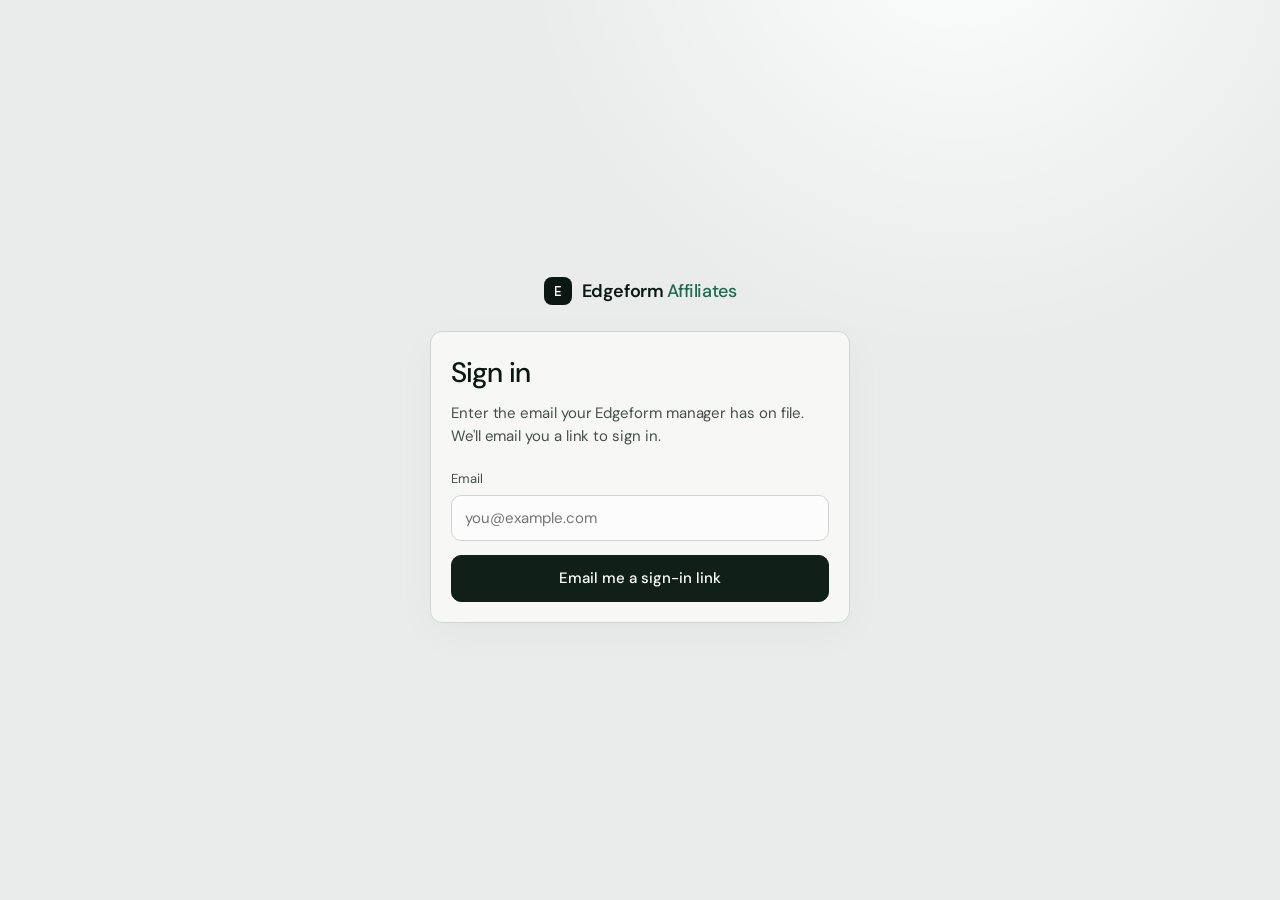
==== campaign.html @ a6b9659d "Build the affiliate portal against the shared CRM contract Static portal for affiliate.edgeformmarke" ====
<!DOCTYPE html>
<html lang="en">
<head>
<meta charset="UTF-8">
<meta name="viewport" content="width=device-width, initial-scale=1.0">
<title>Campaign · Edgeform Affiliates</title>
<link rel="icon" href="assets/favicon.svg" type="image/svg+xml">
<link rel="preconnect" href="https://fonts.googleapis.com">
<link href="https://fonts.googleapis.com/css2?family=DM+Mono:wght@400;500&family=DM+Sans:wght@400;500;600&display=swap" rel="stylesheet">
<link rel="stylesheet" href="app.css">
</head>
<body>
<header class="app-header" id="app-header"></header>
<main>
  <a class="back" href="dashboard.html">← All campaigns</a>
  <div id="campaign"></div>
  <div id="videos-section" hidden>
    <h2 class="section-title">Add a video</h2>
    <div class="panel panel-pad" id="add-panel">
      <form class="add-video" id="add-form" novalidate>
        <input class="input" id="video-url" type="url" inputmode="url" autocomplete="off" placeholder="Paste your video's share link, e.g. https://www.tiktok.com/@you/video/…" aria-label="Video share link">
        <button class="btn" type="submit" id="add-btn">Add video</button>
      </form>
      <div class="hint" id="add-hint"></div>
      <div class="form-error" id="add-error" role="alert" hidden></div>
    </div>

    <h2 class="section-title">Your videos</h2>
    <div class="panel" id="videos"></div>
  </div>
</main>

<script src="config.js"></script>
<script src="mock-api.js"></script>
<script src="api.js"></script>
<script src="ui.js"></script>
<script>
  UI.shell('dashboard');
  const campaignId = new URLSearchParams(location.search).get('id');
  const campaignEl = document.getElementById('campaign');
  const videosEl = document.getElementById('videos');
  let campaign = null;

  if (!campaignId) location.replace('dashboard.html');

  let rendered = false;
  function renderCampaign(c) {
    const fade = rendered ? "" : " fade-in";
    rendered = true;
    document.title = `${c.name} · Edgeform Affiliates`;
    const rules = [
      ['Pay rate', `${UI.money(c.cpm_rate_cents, c.currency)} per 1,000 views`],
      ['Platforms', c.platforms_allowed.map(p => UI.PLATFORM[p] || p).join(', ')],
      ['Views count for', `${c.view_tracking_window_days} days after you submit`],
      c.min_views_to_qualify ? ['Minimum to earn', `${UI.number(c.min_views_to_qualify)} views`] : null,
      c.max_payout_per_video_cents != null ? ['Max per video', UI.money(c.max_payout_per_video_cents, c.currency)] : null,
      ['Approval', c.requires_video_approval ? 'Videos are reviewed first' : 'Counted right away'],
      ['Dates', `${UI.date(c.start_date)} – ${c.end_date ? UI.date(c.end_date) : 'ongoing'}`]
    ].filter(Boolean);

    campaignEl.innerHTML = `
      <div class="page-head">
        <div>
          <div class="kicker">Campaign</div>
          <h1 class="page-title">${UI.esc(c.name)}</h1>
        </div>
        ${UI.pill(UI.CAMPAIGN_STATUS, c.status)}
      </div>
      <div class="stats${fade}">
        <div class="stat"><div class="kicker">Rate</div><div class="stat-val">${UI.money(c.cpm_rate_cents, c.currency)}<span class="small muted"> /1K</span></div></div>
        <div class="stat"><div class="kicker">Views</div><div class="stat-val">${UI.number(c.total_views)}</div></div>
        <div class="stat"><div class="kicker">Final earnings</div><div class="stat-val">${UI.money(c.earned_cents, c.currency)}</div></div>
        <div class="stat"><div class="kicker">Still counting</div><div class="stat-val">${UI.money(c.pending_cents, c.currency)}</div></div>
      </div>
      <div class="campaign-grid" style="margin-top:12px">
        <div class="panel panel-pad${fade}">
          <div class="kicker">The brief</div>
          <p class="brief">${UI.esc(c.brief) || '<span class="muted">No brief yet.</span>'}</p>
        </div>
        <div class="panel panel-pad${fade}">
          <div class="kicker" style="margin-bottom:12px">How you get paid</div>
          <dl class="rules">${rules.map(([k, v]) => `<div><dt>${k}</dt><dd>${UI.esc(v)}</dd></div>`).join('')}</dl>
        </div>
      </div>`;

    const accepting = c.status === 'active';
    document.getElementById('add-form').hidden = !accepting;
    document.getElementById('add-hint').innerHTML = accepting
      ? `In ${c.platforms_allowed.map(p => UI.PLATFORM[p]).join(' / ')}, tap <strong>Share → Copy link</strong> on your posted video, then paste it above.`
      : `This campaign isn't accepting new videos.`;
    document.getElementById('videos-section').hidden = false;
  }

  function trackingNote(v) {
    if (v.status === 'locked') return `Final count · ${UI.date(v.locked_at)}`;
    if (v.status === 'approved') return `Counting until ${UI.date(v.tracking_ends_at)}${v.last_fetched_at ? ' · updated ' + UI.relative(v.last_fetched_at) : ' · first count soon'}`;
    if (v.status === 'pending_review') return `Submitted ${UI.relative(v.submitted_at)}`;
    return `Submitted ${UI.date(v.submitted_at)}`;
  }

  function renderVideos(videos) {
    if (!videos.length) {
      videosEl.innerHTML = `<div class="empty">No videos yet. Post your video, then paste its link above.</div>`;
      return;
    }
    videosEl.innerHTML = `<div class="table-wrap"><table class="video-table">
      <thead><tr><th>Video</th><th>Status</th><th class="num">Views</th><th class="num">Earned</th><th></th></tr></thead>
      <tbody>${videos.map(v => {
        const views = v.status === 'locked' ? v.billable_views : v.latest_view_count;
        const counts = v.status === 'approved' || v.status === 'locked';
        const belowMin = counts && campaign.min_views_to_qualify && views < campaign.min_views_to_qualify;
        return `<tr>
          <td class="cell-video"><div class="video-cell">
            <div class="video-thumb" ${v.thumbnail_url ? `style="background-image:url('${UI.esc(v.thumbnail_url)}')"` : ''}>${v.thumbnail_url ? '' : (UI.PLATFORM[v.platform] || '').slice(0, 2).toUpperCase()}</div>
            <div style="min-width:0">
              <a class="video-title" href="${UI.esc(v.canonical_url || v.submitted_url)}" target="_blank" rel="noopener">${UI.esc(v.caption || v.canonical_url || v.submitted_url)}</a>
              <div class="small muted">${UI.PLATFORM[v.platform] || v.platform} · ${trackingNote(v)}</div>
              ${v.rejection_reason ? `<div class="reason">${UI.esc(v.rejection_reason)}</div>` : ''}
            </div>
          </div></td>
          <td class="cell-status">${UI.pill(UI.VIDEO_STATUS, v.status)}</td>
          <td class="num" data-label="Views">${counts ? UI.number(views) : '<span class="muted">—</span>'}${belowMin ? `<div class="small muted">needs ${UI.compact(campaign.min_views_to_qualify)}</div>` : ''}</td>
          <td class="num" data-label="Earned">${counts ? UI.money(v.earned_cents, campaign.currency) : '<span class="muted">—</span>'}</td>
          <td class="num cell-action">${v.status === 'pending_review' ? `<button class="btn btn-ghost btn-sm btn-danger" data-remove="${UI.esc(v.id)}">Remove</button>` : ''}</td>
        </tr>`;
      }).join('')}</tbody></table></div>`;
  }

  async function loadVideos() {
    try {
      const { data } = await Api.get(`/campaigns/${encodeURIComponent(campaignId)}/videos`);
      renderVideos(data);
    } catch (error) { videosEl.innerHTML = UI.failed(error); }
  }

  async function loadCampaign() {
    try {
      ({ campaign } = await Api.get(`/campaigns/${encodeURIComponent(campaignId)}`));
      renderCampaign(campaign);
    } catch (error) { campaignEl.innerHTML = UI.failed(error); }
  }

  document.getElementById('add-form').addEventListener('submit', async (event) => {
    event.preventDefault();
    const input = document.getElementById('video-url');
    const btn = document.getElementById('add-btn');
    const errorEl = document.getElementById('add-error');
    const url = input.value.trim();
    errorEl.hidden = true;
    if (!url) { errorEl.textContent = 'Paste the link to your video first.'; errorEl.hidden = false; return; }
    btn.disabled = true;
    btn.textContent = 'Adding…';
    try {
      const { video } = await Api.post(`/campaigns/${encodeURIComponent(campaignId)}/videos`, { url });
      input.value = '';
      UI.toast(video.status === 'pending_review' ? "Video added. We'll review it shortly." : "Video added. We'll start counting views soon.");
      await Promise.all([loadCampaign(), loadVideos()]);
    } catch (error) {
      errorEl.textContent = UI.errorMessage(error);
      errorEl.hidden = false;
    } finally {
      btn.disabled = false;
      btn.textContent = 'Add video';
    }
  });

  videosEl.addEventListener('click', async (event) => {
    const btn = event.target.closest('[data-remove]');
    if (!btn || !confirm('Remove this video from the campaign?')) return;
    btn.disabled = true;
    try {
      await Api.del(`/videos/${encodeURIComponent(btn.dataset.remove)}`);
      UI.toast('Video removed.');
      await Promise.all([loadCampaign(), loadVideos()]);
    } catch (error) {
      UI.toast(UI.errorMessage(error), 'error');
      btn.disabled = false;
    }
  });

  campaignEl.innerHTML = UI.loading('Loading campaign…');
  videosEl.innerHTML = UI.loading('Loading videos…');
  loadCampaign().then(() => campaign && loadVideos());
</script>
</body>
</html>
---- app.css ----
/* Edgeform Affiliates — matches the CRM admin palette (home/admin-theme.css). */
:root {
  --bg: #e9eceb;
  --surface: #f7f8f6;
  --surface2: #eef1ef;
  --border: #cfd5d2;
  --border-hi: #9daaa4;
  --text: #0b1713;
  --text-dim: #43504b;
  --text-muted: #75817c;
  --accent: #164c3b;
  --accent-bright: #1c6b51;
  --accent-soft: #a4c9b6;
  --ink: #102019;
  --green: #15724f;
  --blue: #315e81;
  --amber: #a55b1d;
  --red: #a53e3e;
  --mono: 'DM Mono', ui-monospace, monospace;
  --sans: 'DM Sans', system-ui, sans-serif;
  --radius: 12px;
}

*, *::before, *::after { box-sizing: border-box; }
html { -webkit-text-size-adjust: 100%; }
body {
  margin: 0;
  min-height: 100vh;
  background: var(--bg);
  background-image: radial-gradient(circle at 75% -10%, rgba(255,255,255,.9), transparent 32%);
  color: var(--text);
  font: 400 15px/1.5 var(--sans);
  letter-spacing: -.005em;
}
a { color: var(--accent-bright); }
button, input, select, textarea { font: inherit; color: inherit; }
h1, h2, h3 { margin: 0; font-weight: 500; letter-spacing: -.03em; }

/* Header */
.app-header {
  position: sticky; top: 0; z-index: 10;
  background: rgba(247,248,246,.88);
  backdrop-filter: blur(18px);
  border-bottom: 1px solid var(--border);
}
.header-inner {
  max-width: 1100px; margin: 0 auto; padding: 12px 20px;
  display: flex; align-items: center; gap: 24px;
}
.brand { display: flex; align-items: center; gap: 10px; color: var(--text); text-decoration: none; font-weight: 600; letter-spacing: -.025em; white-space: nowrap; }
.brand em { font-style: normal; color: var(--accent-bright); font-weight: 500; }
.brand-mark { width: 28px; height: 28px; border-radius: 8px; background: var(--text); color: #fff; display: grid; place-items: center; font: 500 13px var(--mono); }
.nav { display: flex; gap: 4px; flex: 1; }
.nav-link { padding: 7px 12px; border-radius: 8px; color: var(--text-dim); text-decoration: none; font-size: 14px; }
.nav-link:hover { background: var(--surface2); color: var(--text); }
.nav-link.active { background: var(--ink); color: #fff; }
.header-right { display: flex; align-items: center; gap: 12px; }
.avatar { width: 30px; height: 30px; border-radius: 50%; background: var(--text); color: #fff; display: grid; place-items: center; font: 500 11px var(--mono); }
.btn-link { background: none; border: 0; padding: 0; color: var(--text-dim); cursor: pointer; font-size: 13px; }
.btn-link:hover { color: var(--text); text-decoration: underline; }
.mock-badge { font: 500 10px var(--mono); letter-spacing: .08em; text-transform: uppercase; color: var(--amber); border: 1px dashed var(--amber); border-radius: 6px; padding: 3px 7px; }

/* Layout */
main { max-width: 1100px; margin: 0 auto; padding: 28px 20px 80px; }
.page-head { display: flex; align-items: flex-end; justify-content: space-between; gap: 16px; margin-bottom: 20px; flex-wrap: wrap; }
.kicker { font: 500 10px var(--mono); letter-spacing: .16em; text-transform: uppercase; color: var(--text-muted); }
.page-title { font-size: clamp(26px, 4vw, 36px); line-height: 1.1; margin-top: 6px; }
.back { display: inline-flex; gap: 6px; font-size: 13px; color: var(--text-dim); text-decoration: none; margin-bottom: 14px; }
.back:hover { color: var(--text); }
.section-title { font-size: 17px; margin: 32px 0 12px; }

.panel { background: var(--surface); border: 1px solid var(--border); border-radius: var(--radius); box-shadow: 0 10px 40px rgba(12,26,20,.035); }
.panel-pad { padding: 20px; }
.muted { color: var(--text-muted); }
.dim { color: var(--text-dim); }
.mono { font-family: var(--mono); }
.small { font-size: 13px; }

/* Hero earnings */
.hero {
  position: relative; overflow: hidden;
  background: var(--ink); color: #edf3ef;
  border-radius: 16px; padding: 30px 32px;
  display: grid; grid-template-columns: 1.2fr 1fr 1fr; gap: 28px; align-items: end;
}
.hero::before {
  content: ""; position: absolute; width: 420px; height: 420px; border: 1px solid #3d5148; border-radius: 50%;
  right: -140px; top: -230px; box-shadow: 0 0 0 55px rgba(255,255,255,.017), 0 0 0 110px rgba(255,255,255,.012);
}
.hero > * { position: relative; }
.hero .kicker { color: #8ea79b; }
.hero-val { font-size: clamp(32px, 5vw, 48px); font-weight: 500; letter-spacing: -.05em; line-height: 1; margin-top: 10px; }
.hero-sub-val { font-size: 24px; font-weight: 500; letter-spacing: -.03em; margin-top: 8px; }
.hero-note { color: #aebcb5; font-size: 13px; margin-top: 8px; }

/* Stat tiles */
.stats { display: grid; grid-template-columns: repeat(4, 1fr); gap: 8px; }
.stat { background: var(--surface); border: 1px solid var(--border); border-radius: var(--radius); padding: 16px 18px; }
.stat-val { font-size: 22px; font-weight: 500; letter-spacing: -.03em; margin-top: 4px; }

/* Campaign cards */
.cards { display: grid; grid-template-columns: repeat(auto-fill, minmax(300px, 1fr)); gap: 12px; }
.card {
  display: flex; flex-direction: column; gap: 14px; padding: 20px;
  background: var(--surface); border: 1px solid var(--border); border-radius: var(--radius);
  color: var(--text); text-decoration: none;
  transition: transform .25s, box-shadow .25s, border-color .25s;
}
.card:hover { transform: translateY(-3px); box-shadow: 0 16px 40px rgba(12,26,20,.08); border-color: var(--border-hi); }
.card-top { display: flex; justify-content: space-between; gap: 10px; align-items: flex-start; }
.card-name { font-size: 18px; font-weight: 500; letter-spacing: -.02em; }
.rate { font: 500 13px var(--mono); color: var(--accent); background: rgba(22,76,59,.08); border-radius: 6px; padding: 3px 8px; display: inline-block; }
.card-metrics { display: grid; grid-template-columns: repeat(3, 1fr); gap: 8px; border-top: 1px solid var(--border); padding-top: 14px; }
.metric-val { font-size: 17px; font-weight: 500; letter-spacing: -.02em; }
.platforms { display: flex; gap: 6px; flex-wrap: wrap; }
.chip { font-size: 12px; color: var(--text-dim); border: 1px solid var(--border); border-radius: 999px; padding: 2px 9px; background: var(--surface2); }

/* Pills */
.pill { display: inline-block; font: 500 11px var(--mono); letter-spacing: .02em; border-radius: 999px; padding: 3px 9px; white-space: nowrap; }
.pill-green { background: rgba(21,114,79,.12); color: var(--green); }
.pill-amber { background: rgba(165,91,29,.12); color: var(--amber); }
.pill-red { background: rgba(165,62,62,.12); color: var(--red); }
.pill-blue { background: rgba(49,94,129,.12); color: var(--blue); }
.pill-dark { background: var(--ink); color: #fff; }
.pill-muted { background: var(--surface2); color: var(--text-muted); border: 1px solid var(--border); }

/* Forms */
label { display: block; font-size: 13px; color: var(--text-dim); margin-bottom: 6px; }
.input, select.input {
  width: 100%; padding: 11px 13px; border-radius: 10px;
  border: 1px solid var(--border); background: #fbfcfb; outline: none;
  transition: border-color .2s, box-shadow .2s;
}
.input:focus { border-color: var(--accent-bright); box-shadow: 0 0 0 3px rgba(28,107,81,.14); }
.field { margin-bottom: 14px; }
.field-row { display: grid; grid-template-columns: 1fr 1fr; gap: 12px; }
.hint { font-size: 12px; color: var(--text-muted); margin-top: 5px; }
.btn {
  display: inline-flex; align-items: center; justify-content: center; gap: 8px;
  padding: 11px 18px; border-radius: 10px; border: 1px solid var(--ink);
  background: var(--ink); color: #fff; font-weight: 500; cursor: pointer; white-space: nowrap;
  transition: background .2s, transform .1s;
}
.btn:hover { background: var(--accent); }
.btn:active { transform: translateY(1px); }
.btn:disabled { opacity: .55; cursor: default; }
.btn-ghost { background: transparent; color: var(--text); border-color: var(--border); }
.btn-ghost:hover { background: var(--surface2); }
.btn-sm { padding: 6px 11px; font-size: 13px; border-radius: 8px; }
.btn-danger { color: var(--red); }
.form-error { color: var(--red); font-size: 13px; margin-top: 8px; }
.form-ok { color: var(--green); font-size: 13px; margin-top: 8px; }

/* Add video */
.add-video { display: flex; gap: 10px; }
.add-video .input { flex: 1; }

/* Brief + rules */
.campaign-grid { display: grid; grid-template-columns: 1.4fr 1fr; gap: 12px; }
.brief { white-space: pre-wrap; color: var(--text-dim); margin: 8px 0 0; }
.rules { display: grid; gap: 10px; margin: 0; }
.rules div { display: flex; justify-content: space-between; gap: 12px; border-bottom: 1px dashed var(--border); padding-bottom: 8px; }
.rules div:last-child { border-bottom: 0; padding-bottom: 0; }
.rules dt { color: var(--text-muted); font-size: 13px; }
.rules dd { margin: 0; font-weight: 500; text-align: right; font-size: 14px; }

/* Tables */
.table-wrap { overflow-x: auto; }
table { width: 100%; border-collapse: collapse; font-size: 14px; }
th { text-align: left; font: 500 10px var(--mono); letter-spacing: .12em; text-transform: uppercase; color: var(--text-muted); padding: 12px 16px; border-bottom: 1px solid var(--border); background: rgba(238,241,239,.62); }
td { padding: 14px 16px; border-bottom: 1px solid var(--border); vertical-align: middle; }
tr:last-child td { border-bottom: 0; }
.num { text-align: right; font-variant-numeric: tabular-nums; white-space: nowrap; }
.video-cell { display: flex; gap: 12px; align-items: center; min-width: 220px; }
.video-thumb { width: 42px; height: 56px; border-radius: 7px; background: var(--surface2) center/cover; border: 1px solid var(--border); display: grid; place-items: center; font: 500 10px var(--mono); color: var(--text-muted); flex-shrink: 0; }
.video-title { font-weight: 500; max-width: 280px; overflow: hidden; text-overflow: ellipsis; white-space: nowrap; display: block; color: var(--text); text-decoration: none; }
.video-title:hover { text-decoration: underline; }
.reason { color: var(--red); font-size: 12px; margin-top: 4px; }

/* Payouts */
.payout { border-bottom: 1px solid var(--border); }
.payout:last-child { border-bottom: 0; }
.payout summary { list-style: none; display: grid; grid-template-columns: 1.4fr 1fr 1fr auto; gap: 16px; align-items: center; padding: 16px 20px; cursor: pointer; }
.payout summary::-webkit-details-marker { display: none; }
.payout summary:hover { background: var(--surface2); }
.payout-lines { padding: 0 20px 16px; }
.payout-lines table { background: #fbfcfb; border: 1px solid var(--border); border-radius: 10px; overflow: hidden; }

/* Auth screens */
.auth { min-height: 100vh; display: grid; place-items: center; padding: 24px 16px; }
.auth-card { width: 100%; max-width: 420px; }
.auth-card .brand { justify-content: center; margin-bottom: 26px; font-size: 18px; }
.auth-card h1 { font-size: 28px; }
.auth-card p { color: var(--text-dim); margin: 8px 0 22px; }
.auth-card .btn { width: 100%; }
.dev-link { margin-top: 16px; padding: 12px; border: 1px dashed var(--amber); border-radius: 10px; font-size: 13px; color: var(--amber); }

/* States */
.state { padding: 36px 20px; text-align: center; color: var(--text-muted); display: flex; gap: 10px; justify-content: center; align-items: center; }
.state-error { color: var(--red); }
.empty { padding: 36px 20px; text-align: center; color: var(--text-muted); }
.spinner { width: 16px; height: 16px; border: 2px solid var(--border); border-top-color: var(--accent); border-radius: 50%; animation: spin .8s linear infinite; }
@keyframes spin { to { transform: rotate(360deg); } }

.toast {
  position: fixed; left: 50%; bottom: 24px; transform: translate(-50%, 20px); opacity: 0;
  background: var(--ink); color: #fff; padding: 11px 18px; border-radius: 10px; font-size: 14px;
  transition: opacity .25s, transform .25s; pointer-events: none; z-index: 50; max-width: calc(100% - 32px);
}
.toast.show { opacity: 1; transform: translate(-50%, 0); }
.toast-error { background: var(--red); }

.connections { display: grid; gap: 10px; }
.connection { display: flex; align-items: center; justify-content: space-between; gap: 12px; padding: 14px 16px; border: 1px solid var(--border); border-radius: 10px; background: #fbfcfb; }

.fade-in { animation: rise .45s cubic-bezier(.22,1,.36,1) both; }
@keyframes rise { from { opacity: 0; transform: translateY(12px); } to { opacity: 1; transform: none; } }

@media (max-width: 860px) {
  .hero { grid-template-columns: 1fr 1fr; }
  .hero > :first-child { grid-column: 1 / -1; }
  .stats { grid-template-columns: repeat(2, 1fr); }
  .campaign-grid { grid-template-columns: 1fr; }
}
@media (max-width: 640px) {
  .header-inner { flex-wrap: wrap; gap: 10px; padding: 10px 16px; }
  .nav { order: 3; flex-basis: 100%; overflow-x: auto; }
  .header-right { margin-left: auto; }
  main { padding: 20px 16px 70px; }
  .hero { padding: 24px 22px; gap: 18px; }
  .add-video { flex-direction: column; }
  .field-row { grid-template-columns: 1fr; }
  .payout summary { grid-template-columns: 1fr auto; }
  .payout summary .hide-sm { display: none; }
  .hide-sm { display: none; }
  .video-table thead { display: none; }
  .video-table tr { display: grid; grid-template-columns: 1fr 1fr auto; gap: 8px 12px; padding: 14px 16px; border-bottom: 1px solid var(--border); }
  .video-table tr:last-child { border-bottom: 0; }
  .video-table td { padding: 0; border: 0; }
  .video-table .cell-video { grid-column: 1 / -1; }
  .video-table .video-cell { min-width: 0; }
  .video-table .video-title { max-width: 100%; }
  .video-table .cell-status { grid-column: 1 / -1; }
  .video-table td[data-label] { text-align: left; }
  .video-table td[data-label]::before { content: attr(data-label); display: block; font: 500 10px var(--mono); letter-spacing: .12em; text-transform: uppercase; color: var(--text-muted); margin-bottom: 2px; }
  .video-table .cell-action { align-self: end; }
  .video-table .cell-action:empty { display: none; }
}
@media (prefers-reduced-motion: reduce) {
  *, *::before, *::after { animation: none !important; transition: none !important; }
}
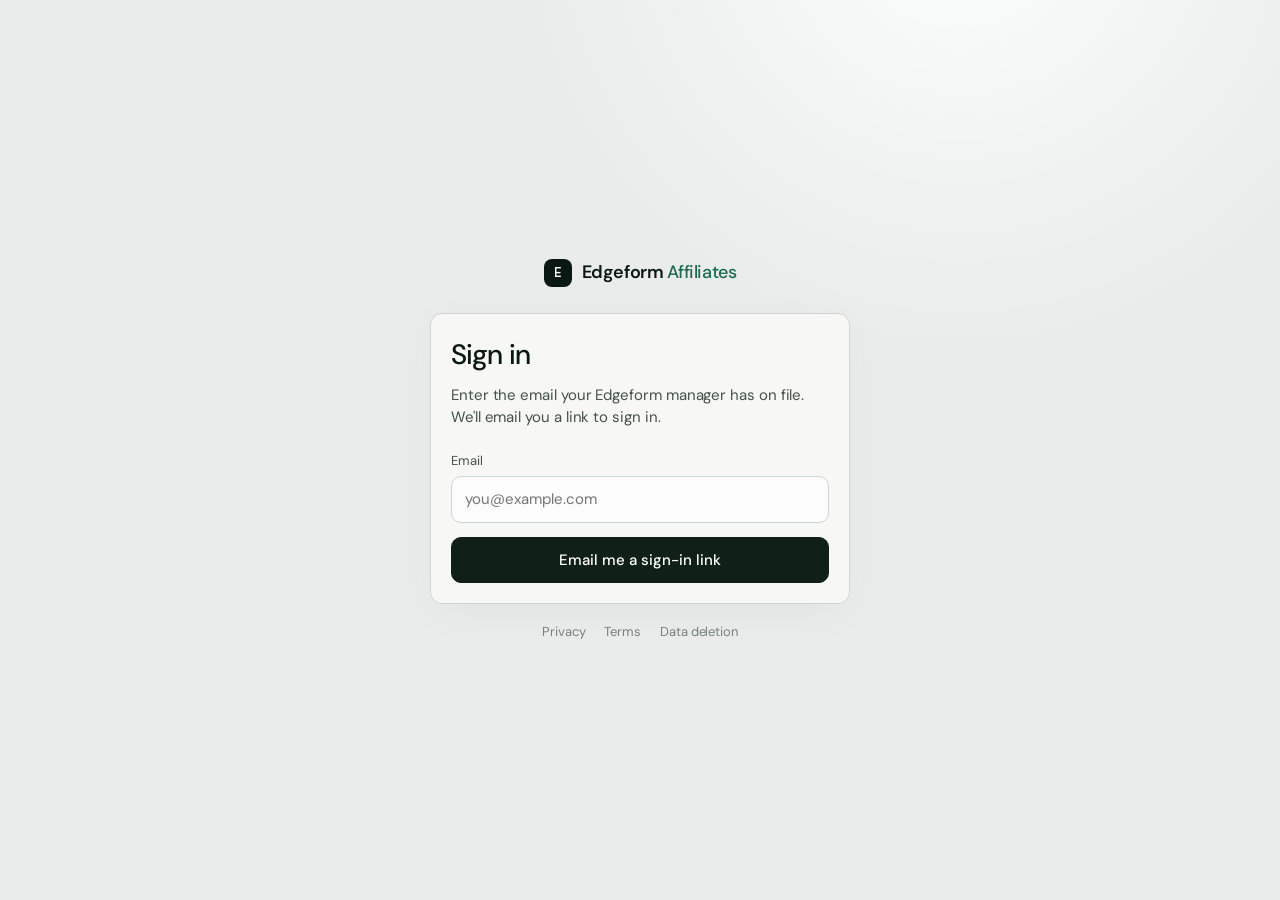
==== commit c7bb8677: "Sync local changes before cleanup Co-Authored-By: Claude Opus 5.5 <noreply@anthropic.com>" ====
--- a/campaign.html
+++ b/campaign.html
@@ -34,12 +34,14 @@
 <script src="mock-api.js"></script>
 <script src="api.js"></script>
 <script src="ui.js"></script>
+<script src="screenshots.js"></script>
 <script>
   UI.shell('dashboard');
   const campaignId = new URLSearchParams(location.search).get('id');
   const campaignEl = document.getElementById('campaign');
   const videosEl = document.getElementById('videos');
   let campaign = null;
+  const videosById = new Map();
 
   if (!campaignId) location.replace('dashboard.html');
 
@@ -51,7 +53,7 @@
     const rules = [
       ['Pay rate', `${UI.money(c.cpm_rate_cents, c.currency)} per 1,000 views`],
       ['Platforms', c.platforms_allowed.map(p => UI.PLATFORM[p] || p).join(', ')],
-      ['Views count for', `${c.view_tracking_window_days} days after you submit`],
+      ['Views counted', 'Every Sunday at 10pm ET, for as long as this campaign is active'],
       c.min_views_to_qualify ? ['Minimum to earn', `${UI.number(c.min_views_to_qualify)} views`] : null,
       c.max_payout_per_video_cents != null ? ['Max per video', UI.money(c.max_payout_per_video_cents, c.currency)] : null,
       ['Approval', c.requires_video_approval ? 'Videos are reviewed first' : 'Counted right away'],
@@ -69,8 +71,8 @@
       <div class="stats${fade}">
         <div class="stat"><div class="kicker">Rate</div><div class="stat-val">${UI.money(c.cpm_rate_cents, c.currency)}<span class="small muted"> /1K</span></div></div>
         <div class="stat"><div class="kicker">Views</div><div class="stat-val">${UI.number(c.total_views)}</div></div>
-        <div class="stat"><div class="kicker">Final earnings</div><div class="stat-val">${UI.money(c.earned_cents, c.currency)}</div></div>
-        <div class="stat"><div class="kicker">Still counting</div><div class="stat-val">${UI.money(c.pending_cents, c.currency)}</div></div>
+        <div class="stat"><div class="kicker">Earned to date</div><div class="stat-val">${UI.money(c.earned_cents, c.currency)}</div></div>
+        <div class="stat"><div class="kicker">Still active</div><div class="stat-val">${UI.money(c.pending_cents, c.currency)}<span class="small muted"> of the above</span></div></div>
       </div>
       <div class="campaign-grid" style="margin-top:12px">
         <div class="panel panel-pad${fade}">
@@ -81,7 +83,19 @@
           <div class="kicker" style="margin-bottom:12px">How you get paid</div>
           <dl class="rules">${rules.map(([k, v]) => `<div><dt>${k}</dt><dd>${UI.esc(v)}</dd></div>`).join('')}</dl>
         </div>
-      </div>`;
+      </div>
+      ${c.share_url ? `
+      <div class="panel panel-pad share${fade}" style="margin-top:12px">
+        <div class="kicker">Share this campaign</div>
+        <div class="share-row">
+          <input class="input" id="share-url" readonly value="${UI.esc(c.share_url)}" aria-label="Your link to this campaign's application page">
+          <button class="btn btn-ghost" type="button" id="share-copy">Copy link</button>
+        </div>
+        <div class="hint">${c.team_bonus_bps > 0
+          ? `Creators you bring in earn their own pay; you earn a ${UI.esc(UI.percentBps(c.team_bonus_bps))} team bonus on their views, paid by Edgeform on top of what they get.`
+          : 'Know a creator who would be a good fit? Send them this link. Every application is reviewed by Edgeform.'}</div>
+      </div>` : ''}`;
+    wireShare();
 
     const accepting = c.status === 'active';
     document.getElementById('add-form').hidden = !accepting;
@@ -91,14 +105,35 @@
     document.getElementById('videos-section').hidden = false;
   }
 
+  function wireShare() {
+    const btn = document.getElementById('share-copy');
+    if (!btn) return;
+    btn.addEventListener('click', async () => {
+      const input = document.getElementById('share-url');
+      try {
+        await navigator.clipboard.writeText(input.value);
+      } catch {
+        input.select();
+        document.execCommand('copy');
+      }
+      UI.toast('Link copied.');
+    });
+  }
+
+  // Views are counted every Sunday 10pm ET (CONTRACT.md §3) — no per-video end date to show anymore.
   function trackingNote(v) {
     if (v.status === 'locked') return `Final count · ${UI.date(v.locked_at)}`;
-    if (v.status === 'approved') return `Counting until ${UI.date(v.tracking_ends_at)}${v.last_fetched_at ? ' · updated ' + UI.relative(v.last_fetched_at) : ' · first count soon'}`;
+    if (v.status === 'approved') return v.last_fetched_at
+      ? `Last counted ${UI.relative(v.last_fetched_at)} · next count Sunday`
+      : 'First count this Sunday';
     if (v.status === 'pending_review') return `Submitted ${UI.relative(v.submitted_at)}`;
     return `Submitted ${UI.date(v.submitted_at)}`;
   }
 
   function renderVideos(videos) {
+    shots.reset();
+    videosById.clear();
+    videos.forEach(v => videosById.set(v.id, v));
     if (!videos.length) {
       videosEl.innerHTML = `<div class="empty">No videos yet. Post your video, then paste its link above.</div>`;
       return;
@@ -116,6 +151,7 @@
               <a class="video-title" href="${UI.esc(v.canonical_url || v.submitted_url)}" target="_blank" rel="noopener">${UI.esc(v.caption || v.canonical_url || v.submitted_url)}</a>
               <div class="small muted">${UI.PLATFORM[v.platform] || v.platform} · ${trackingNote(v)}</div>
               ${v.rejection_reason ? `<div class="reason">${UI.esc(v.rejection_reason)}</div>` : ''}
+              ${Screenshots.cellHtml(v)}
             </div>
           </div></td>
           <td class="cell-status">${UI.pill(UI.VIDEO_STATUS, v.status)}</td>
@@ -164,6 +200,10 @@
     }
   });
 
+  // Insights screenshots (CONTRACT.md §7). Counts change without a reload, so only the campaign
+  // totals are refetched — re-rendering the table here would close the gallery they just opened.
+  const shots = Screenshots.attach(videosEl, { getVideo: (id) => videosById.get(id) });
+
   videosEl.addEventListener('click', async (event) => {
     const btn = event.target.closest('[data-remove]');
     if (!btn || !confirm('Remove this video from the campaign?')) return;
--- a/app.css
+++ b/app.css
@@ -177,6 +177,31 @@
 .video-title:hover { text-decoration: underline; }
 .reason { color: var(--red); font-size: 12px; margin-top: 4px; }
 
+/* Insights screenshots (CONTRACT.md §7) */
+.shots { margin-top: 8px; }
+.shots-bar { display: flex; align-items: center; gap: 10px; flex-wrap: wrap; }
+.shots-hint { font-size: 12px; color: var(--text-muted); margin-top: 6px; max-width: 46ch; }
+.shots-hint strong { color: var(--text-dim); font-weight: 500; }
+.shots-form { margin-top: 10px; padding: 12px; border: 1px solid var(--border); border-radius: 10px; background: var(--surface2); display: flex; gap: 12px; }
+.shots-form[hidden] { display: none; }
+.shots-form .state { padding: 8px; }
+.shots-preview { width: 150px; height: 200px; object-fit: cover; object-position: bottom; border-radius: 8px; border: 1px solid var(--border); background: #fff; flex-shrink: 0; }
+.shots-fields { display: grid; gap: 8px; flex: 1; min-width: 0; }
+.shots-fields .input { padding: 8px 10px; border-radius: 8px; font-size: 14px; }
+.shots-actions { display: flex; gap: 8px; }
+.progress { height: 5px; border-radius: 999px; background: var(--border); overflow: hidden; }
+.progress span { display: block; height: 100%; width: 0; background: var(--accent-bright); transition: width .15s linear; }
+.shots-gallery { margin-top: 10px; display: flex; gap: 10px; flex-wrap: wrap; }
+.shots-gallery[hidden] { display: none; }
+.shots-gallery .state { padding: 10px; }
+.shot { margin: 0; width: 128px; border: 1px solid var(--border); border-radius: 10px; background: var(--surface); overflow: hidden; }
+.shot-img { display: grid; place-items: center; height: 120px; background: var(--surface2); text-decoration: none; }
+.shot-img img { width: 100%; height: 120px; object-fit: cover; display: block; }
+.shot figcaption { padding: 7px 9px 9px; display: grid; gap: 2px; }
+.shot-note { overflow: hidden; text-overflow: ellipsis; white-space: nowrap; }
+.shot-del { color: var(--red); justify-self: start; }
+.shot-del:hover { color: var(--red); }
+
 /* Payouts */
 .payout { border-bottom: 1px solid var(--border); }
 .payout:last-child { border-bottom: 0; }
@@ -209,9 +234,6 @@
 }
 .toast.show { opacity: 1; transform: translate(-50%, 0); }
 .toast-error { background: var(--red); }
-
-.connections { display: grid; gap: 10px; }
-.connection { display: flex; align-items: center; justify-content: space-between; gap: 12px; padding: 14px 16px; border: 1px solid var(--border); border-radius: 10px; background: #fbfcfb; }
 
 .fade-in { animation: rise .45s cubic-bezier(.22,1,.36,1) both; }
 @keyframes rise { from { opacity: 0; transform: translateY(12px); } to { opacity: 1; transform: none; } }
@@ -245,7 +267,36 @@
   .video-table td[data-label]::before { content: attr(data-label); display: block; font: 500 10px var(--mono); letter-spacing: .12em; text-transform: uppercase; color: var(--text-muted); margin-bottom: 2px; }
   .video-table .cell-action { align-self: end; }
   .video-table .cell-action:empty { display: none; }
+  .shots-form { flex-direction: column; }
+  .shots-preview { width: 100%; height: 260px; }
+  .shot { width: calc(50% - 5px); }
 }
 @media (prefers-reduced-motion: reduce) {
   *, *::before, *::after { animation: none !important; transition: none !important; }
 }
+
+/* Instagram connection (CONTRACT.md §8) */
+.connection { display: flex; align-items: center; justify-content: space-between; gap: 14px; flex-wrap: wrap; }
+.connection + .hint { margin-top: 12px; }
+
+/* Legal pages (privacy, terms, data deletion) — public, no session required. */
+.legal { max-width: 720px; margin: 0 auto; padding: 32px 20px 64px; }
+.legal .brand { margin-bottom: 28px; }
+.legal h1 { font-size: clamp(26px, 4vw, 34px); line-height: 1.15; }
+.legal h2 { font-size: 18px; margin: 32px 0 8px; }
+.legal p, .legal li { color: var(--text-dim); }
+.legal ul { padding-left: 20px; margin: 8px 0; }
+.legal li { margin: 4px 0; }
+.legal .updated { font: 500 11px var(--mono); letter-spacing: .12em; text-transform: uppercase; color: var(--text-muted); margin-top: 8px; }
+.legal .panel-pad + .panel-pad { margin-top: 14px; }
+.legal footer { margin-top: 40px; padding-top: 20px; border-top: 1px solid var(--border); font-size: 13px; color: var(--text-muted); }
+.legal footer a { margin-right: 14px; }
+.auth-links { margin-top: 18px; text-align: center; font-size: 13px; }
+.auth-links a { color: var(--text-muted); margin: 0 8px; text-decoration: none; }
+.auth-links a:hover { color: var(--text); text-decoration: underline; }
+
+
+/* Share card on campaign.html (CONTRACT.md §9) */
+.share { display: grid; gap: 10px; }
+.share-row { display: flex; gap: 8px; }
+.share-row .input { flex: 1; min-width: 0; font: 400 13px var(--mono); color: var(--text-dim); }
